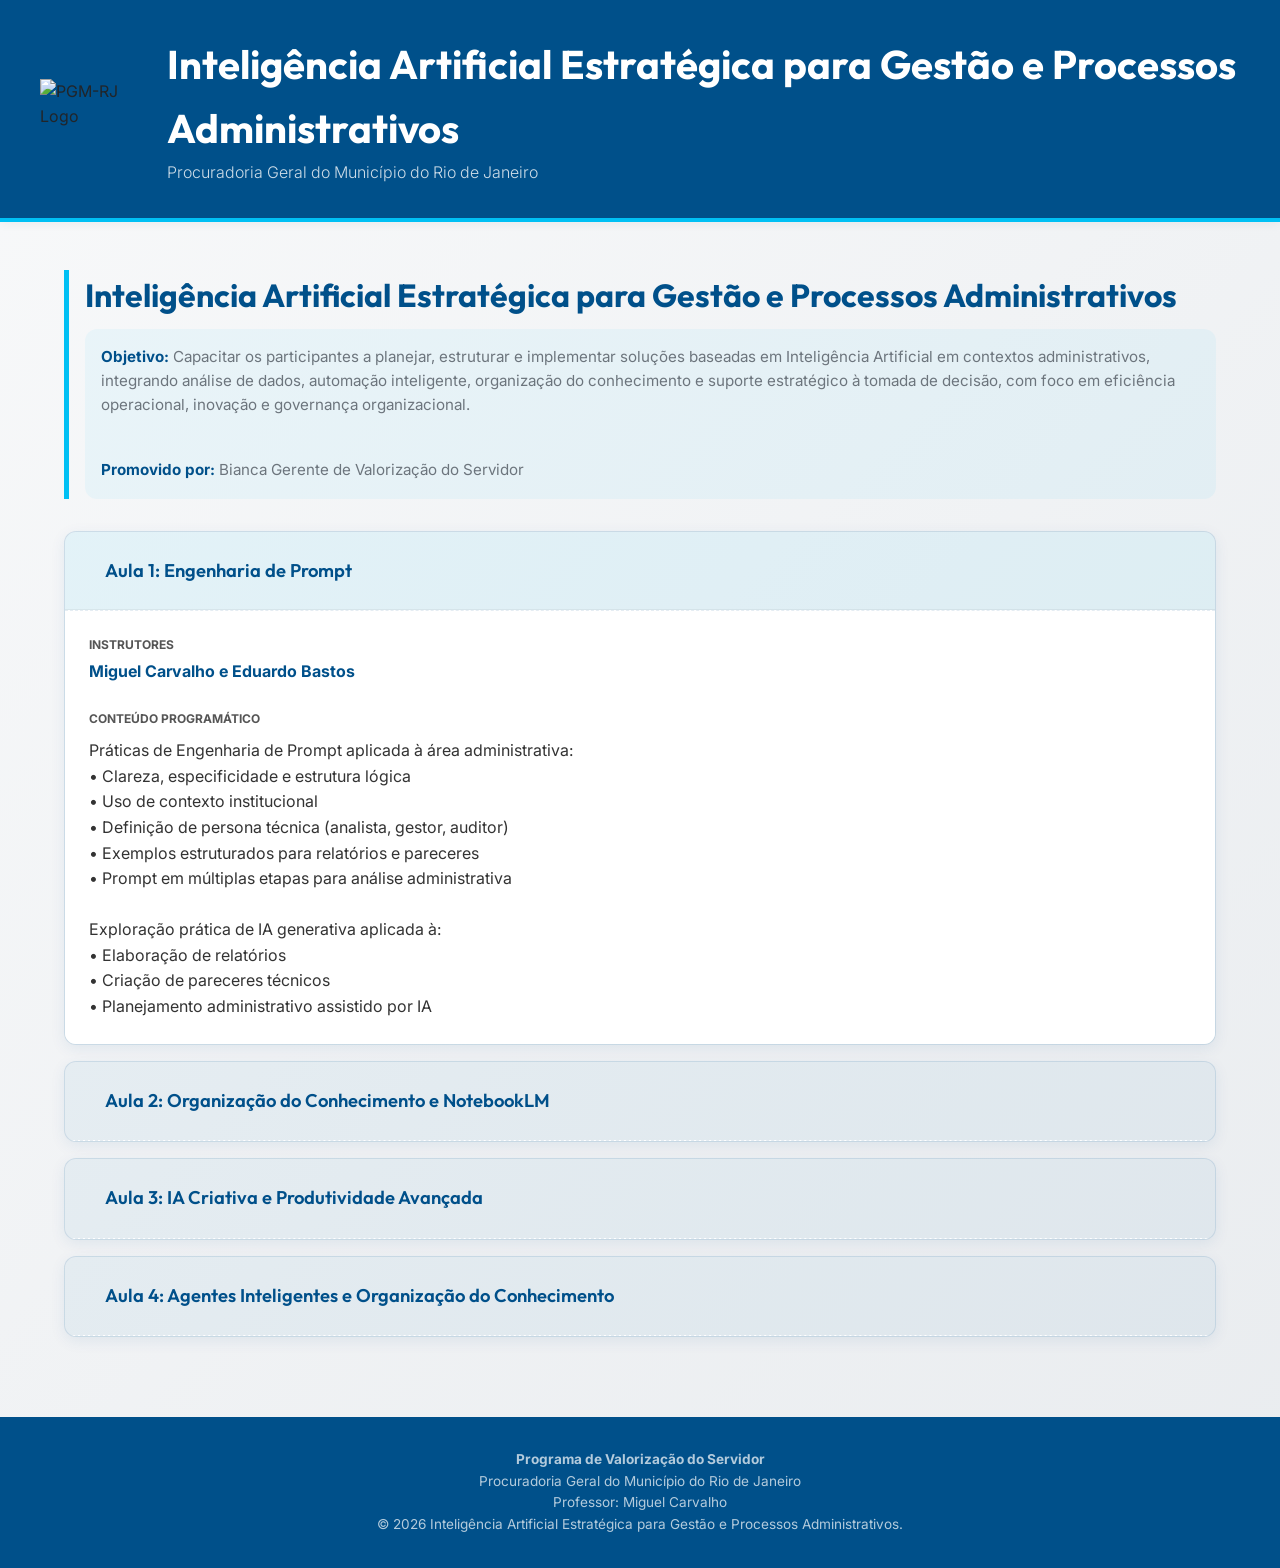
==== pgm_administrativo/index.html @ 26daf852 "Consolidação e modernização do portal PGM IA" ====
<!DOCTYPE html>
<html lang="pt-br">

<head>
    <meta charset="UTF-8">
    <meta name="viewport" content="width=device-width, initial-scale=1.0">
    <title>Inteligência Artificial Estratégica para Gestão e Processos Administrativos | PGM-RJ</title>
    <link rel="stylesheet" href="assets/css/style.css">
    <link rel="preconnect" href="https://fonts.googleapis.com">
    <link rel="preconnect" href="https://fonts.gstatic.com" crossorigin>
    <link
        href="https://fonts.googleapis.com/css2?family=Inter:wght@300;400;500;600;700&family=Outfit:wght@400;600;700&display=swap"
        rel="stylesheet">
    <script src="https://unpkg.com/lucide@latest"></script>
</head>

<body>
    <header class="main-header">
        <div class="header-content">
            <img src="https://procuradoria.prefeitura.rio/wp-content/uploads/sites/14/2025/01/RIOPREFEITURA-Procuradoria-horizontal-monocromatica-branco.png"
                alt="PGM-RJ Logo" class="logo">
            <div class="header-text">
                <h1>Inteligência Artificial Estratégica para Gestão e Processos Administrativos</h1>
                <p>Procuradoria Geral do Município do Rio de Janeiro</p>
            </div>
        </div>
    </header>

    <main class="container">
        <section id="shelf-motor" class="shelf-container">
            <!-- Os cards e disciplinas serão carregados aqui dinamicamente -->
            <div class="loading">Carregando conteúdos acadêmicos...</div>
        </section>
    </main>

    <footer class="main-footer">
        <div class="footer-content">
            <p><strong>Programa de Valorização do Servidor</strong></p>
            <p>Procuradoria Geral do Município do Rio de Janeiro</p>
            <p>Professor: Miguel Carvalho</p>
            <p class="copyright">&copy; 2026 Inteligência Artificial Estratégica para Gestão e Processos
                Administrativos.</p>
        </div>
    </footer>

    <script type="module" src="assets/js/main.js"></script>
</body>

</html>
---- pgm_administrativo/assets/css/style.css ----
:root {
    --primary-color: #00C0F4;
    /* PGM Light Blue */
    --secondary-color: #00508a;
    /* PGM Dark Blue */
    --bg-gradient: linear-gradient(135deg, #f8f9fa 0%, #e9ecef 100%);
    --text-dark: #212529;
    --text-muted: #6c757d;
    --white: #ffffff;
    --glass-bg: rgba(255, 255, 255, 0.8);
    --glass-border: rgba(255, 255, 255, 0.3);
    --shadow-premium: 0 10px 30px rgba(0, 0, 0, 0.08);
    --transition-smooth: all 0.3s cubic-bezier(0.4, 0, 0.2, 1);
}

* {
    margin: 0;
    padding: 0;
    box-sizing: border-box;
}

body {
    font-family: 'Inter', sans-serif;
    background: var(--bg-gradient);
    color: var(--text-dark);
    line-height: 1.6;
    min-height: 100vh;
    display: flex;
    flex-direction: column;
}

h1,
h2,
h3 {
    font-family: 'Outfit', sans-serif;
}

/* Header */
.main-header {
    background: var(--secondary-color);
    padding: 2rem 1rem;
    box-shadow: 0 2px 10px rgba(0, 0, 0, 0.05);
    border-bottom: 4px solid var(--primary-color);
}

.header-content {
    max-width: 1200px;
    margin: 0 auto;
    display: flex;
    align-items: center;
    gap: 2rem;
}

.logo {
    height: 60px;
}

.header-text h1 {
    font-size: 2.5rem;
    color: var(--white);
    font-weight: 700;
}

.header-text p {
    color: rgba(255, 255, 255, 0.8);
    font-weight: 300;
}

/* Shelf Layout */
.shelf-container {
    flex: 1;
    max-width: 1200px;
    margin: 3rem auto;
    padding: 0 1.5rem;
    width: 100%;
}

.discipline-section {
    margin-bottom: 5rem;
    opacity: 0;
    transform: translateY(20px);
    animation: fadeInUp 0.6s forwards;
}

@keyframes fadeInUp {
    to {
        opacity: 1;
        transform: translateY(0);
    }
}

/* Discipline Divider */
.discipline-section:not(:last-child)::after {
    content: '';
    display: block;
    height: 1px;
    background: linear-gradient(90deg, transparent, rgba(0, 80, 138, 0.2), transparent);
    margin: 5rem 0;
}

.discipline-header {
    display: flex;
    flex-direction: column;
    margin-bottom: 2rem;
    padding-left: 1rem;
    border-left: 5px solid var(--primary-color);
}

.discipline-header h2 {
    font-size: 2rem;
    color: var(--secondary-color);
    margin-bottom: 0.5rem;
}

.discipline-info {
    display: flex;
    gap: 2rem;
    flex-wrap: wrap;
    color: var(--text-muted);
    font-size: 0.95rem;
    background: rgba(0, 192, 244, 0.05);
    padding: 1rem;
    border-radius: 12px;
}

.prof-info {
    display: flex;
    flex-direction: column;
    gap: 0.2rem;
}

.info-item b {
    color: var(--secondary-color);
}

.info-item a {
    color: var(--text-muted);
    text-decoration: none;
    font-size: 0.85rem;
}

.info-item a:hover {
    color: var(--primary-color);
}

/* Cards Grid */
.cards-grid {
    display: grid;
    grid-template-columns: repeat(auto-fill, minmax(300px, 1fr));
    gap: 1.5rem;
    margin-bottom: 3rem;
}

.card {
    background: var(--white);
    border-radius: 16px;
    padding: 1.5rem;
    box-shadow: var(--shadow-premium);
    border: 1px solid var(--glass-border);
    transition: var(--transition-smooth);
    display: flex;
    flex-direction: column;
    position: relative;
    overflow: hidden;
    min-height: 200px;
}

.card.evaluation-card {
    padding: 1rem;
    min-height: auto;
    box-shadow: 0 4px 15px rgba(0, 0, 0, 0.04);
}

.card:hover {
    transform: translateY(-8px);
    box-shadow: 0 20px 40px rgba(0, 0, 0, 0.12);
}

.card::before {
    content: '';
    position: absolute;
    top: 0;
    left: 0;
    width: 6px;
    height: 100%;
    background: var(--secondary-color);
}

.card.evaluation-card::before {
    background: var(--primary-color);
}

.card-header {
    display: flex;
    justify-content: space-between;
    align-items: flex-start;
    margin-bottom: 1rem;
}

.card-tag {
    font-size: 0.7rem;
    font-weight: 700;
    text-transform: uppercase;
    color: var(--text-muted);
    letter-spacing: 1px;
}

.card-icon {
    width: 32px;
    height: 32px;
    display: flex;
    align-items: center;
    justify-content: center;
    background: rgba(0, 80, 138, 0.1);
    border-radius: 8px;
    color: var(--secondary-color);
    transition: var(--transition-smooth);
}

.card.evaluation-card .card-icon {
    background: rgba(0, 192, 244, 0.1);
    color: var(--primary-color);
}

.card-icon:hover {
    transform: scale(1.1);
}

.card-actions {
    display: flex;
    gap: 0.5rem;
}

.action-btn {
    width: 28px;
    height: 28px;
    display: flex;
    align-items: center;
    justify-content: center;
    background: rgba(0, 80, 138, 0.05);
    border: 1px solid rgba(0, 80, 138, 0.1);
    border-radius: 6px;
    color: var(--secondary-color);
    cursor: pointer;
    transition: var(--transition-smooth);
}

.action-btn:hover {
    background: var(--secondary-color);
    color: white;
}

.action-btn.calendar:hover {
    background: #34a853;
    /* Google Calendar Green */
    border-color: #34a853;
}

.card.evaluation-card .card-title {
    font-size: 0.95rem;
    padding-bottom: 0.5rem;
}

.card-title.collapsible {
    cursor: pointer;
}

.title-text.collapsed {
    display: -webkit-box;
    -webkit-line-clamp: 4;
    line-clamp: 4;
    -webkit-box-orient: vertical;
    overflow: hidden;
}

.read-more-btn {
    background: none;
    border: none;
    color: var(--primary-color);
    font-size: 0.8rem;
    font-weight: 600;
    padding: 0.5rem 0;
    cursor: pointer;
    display: flex;
    align-items: center;
    gap: 0.3rem;
}

.read-more-btn:hover {
    text-decoration: underline;
}

.card-details.truncated {
    display: -webkit-box;
    -webkit-line-clamp: 4;
    line-clamp: 4;
    -webkit-box-orient: vertical;
    overflow: hidden;
    max-height: none;
}

.card.evaluation-card .card-details {
    font-size: 0.8rem;
    padding-top: 0.5rem;
}

.detail-row {
    display: flex;
    justify-content: space-between;
    margin-top: 0.3rem;
}

.detail-row span {
    color: var(--text-muted);
}

.detail-row b {
    color: var(--text-dark);
}

.detail-row.obs-row {
    font-size: 10px;
}

/* Evaluation Footer Section */
.evaluation-footer {
    background: rgba(0, 80, 138, 0.02);
    border-radius: 20px;
    padding: 1.5rem;
    border: 1px dashed rgba(0, 80, 138, 0.15);
}

.evaluation-footer .cards-grid {
    grid-template-columns: repeat(auto-fill, minmax(220px, 1fr));
    gap: 1rem;
    margin-bottom: 0;
}

.evaluation-footer-header {
    display: flex;
    align-items: center;
    gap: 1rem;
    margin-bottom: 1.5rem;
}

.evaluation-footer-header h3 {
    color: var(--secondary-color);
    font-size: 1.5rem;
    text-transform: uppercase;
    letter-spacing: 1px;
}

.evaluation-footer-header .divider {
    flex: 1;
    height: 1px;
    background: rgba(0, 80, 138, 0.1);
}

/* Loader */
.loader-container {
    text-align: center;
    padding: 5rem;
}

.loader {
    width: 50px;
    height: 50px;
    border: 5px solid #ddd;
    border-top: 5px solid var(--primary-color);
    border-radius: 50%;
    display: inline-block;
    animation: spin 1s linear infinite;
    margin-bottom: 1rem;
}

@keyframes spin {
    0% {
        transform: rotate(0deg);
    }

    100% {
        transform: rotate(360deg);
    }
}

/* Footer */
.main-footer {
    padding: 2rem;
    background: var(--secondary-color);
    color: rgba(255, 255, 255, 0.7);
    text-align: center;
    font-size: 0.85rem;
}

.main-footer a {
    color: var(--white);
    text-decoration: underline;
    font-weight: 500;
}

.main-footer a:hover {
    color: var(--primary-color);
}

@media (max-width: 768px) {
    .header-content {
        flex-direction: column;
        text-align: center;
    }

    .header-text h1 {
        font-size: 1.8rem;
    }

    .discipline-header h2 {
        font-size: 1.5rem;
    }
}

/* Accordion Layout */
.accordion-container {
    display: flex;
    flex-direction: column;
    gap: 1rem;
    margin-bottom: 3rem;
}

.accordion-item {
    background: rgba(0, 192, 244, 0.02);
    border-radius: 12px;
    box-shadow: 0 4px 15px rgba(0, 80, 138, 0.08);
    /* distinct delimited shadow */
    border: 1px solid rgba(0, 80, 138, 0.15);
    /* delimitation border */
    overflow: hidden;
    transition: var(--transition-smooth);
}

.accordion-header {
    display: flex;
    justify-content: space-between;
    align-items: center;
    padding: 1.5rem;
    cursor: pointer;
    background: rgba(0, 80, 138, 0.03);
    /* Soft background for header */
    border-bottom: 1px solid transparent;
    transition: var(--transition-smooth);
}

.accordion-header:hover {
    background: rgba(0, 192, 244, 0.03);
}

.accordion-item.expanded .accordion-header {
    border-bottom: 1px solid rgba(0, 0, 0, 0.05);
    background: rgba(0, 192, 244, 0.05);
}

.accordion-title-area {
    display: flex;
    align-items: center;
    gap: 1rem;
}

.accordion-icon {
    color: var(--secondary-color);
}

.accordion-title {
    font-size: 1.15rem;
    color: var(--secondary-color);
    margin: 0;
    font-weight: 600;
}

.chevron-icon {
    color: var(--text-muted);
    transition: transform 0.3s ease;
}

.accordion-item.expanded .chevron-icon {
    transform: rotate(180deg);
}

.accordion-body {
    max-height: 0;
    overflow: hidden;
    transition: max-height 0.4s cubic-bezier(0.4, 0, 0.2, 1);
    background: var(--white);
    border-top: 1px dashed rgba(0, 80, 138, 0.1);
}

.accordion-item.expanded .accordion-body {
    max-height: 2000px;
}

.accordion-content-inner {
    padding: 1.5rem;
}
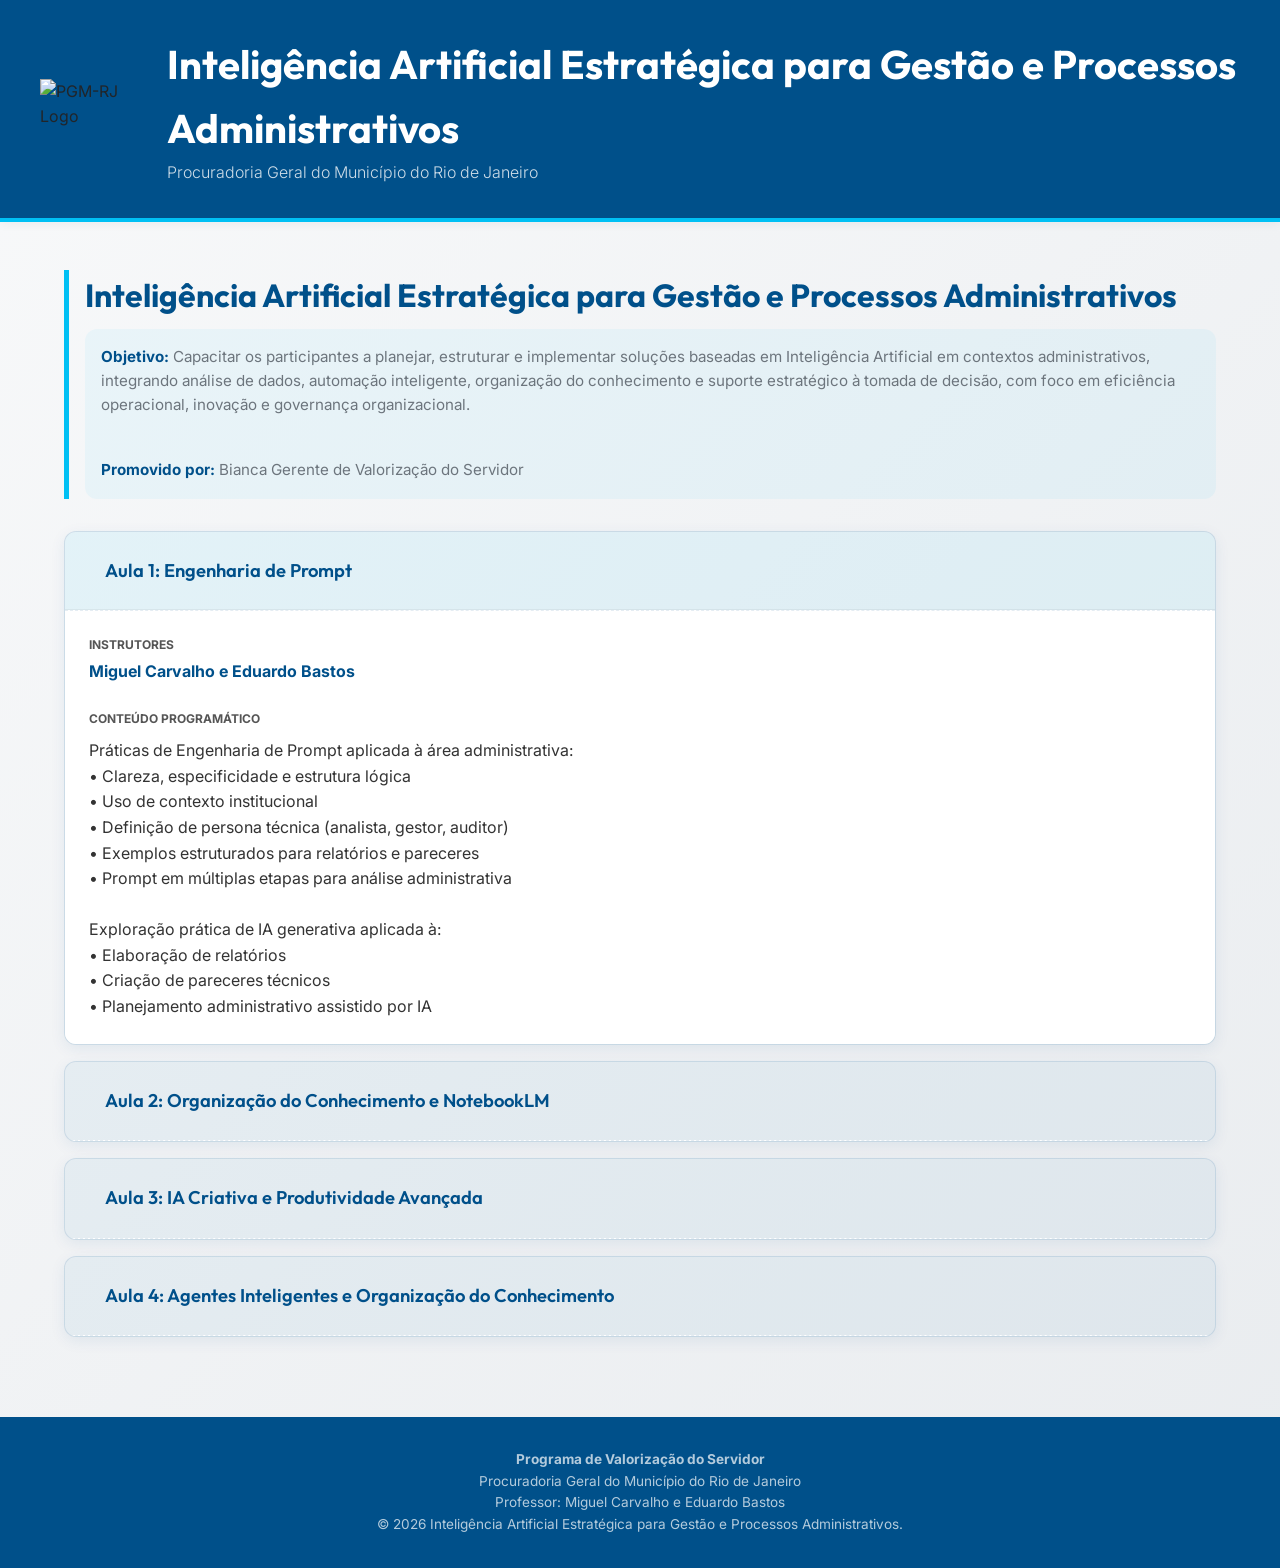
==== commit 0c60ea5d: "refactor: simplify configuration loading, remove Google Sheets dependency, and clean up utility meth" ====
--- a/pgm_administrativo/index.html
+++ b/pgm_administrativo/index.html
@@ -37,7 +37,7 @@
         <div class="footer-content">
             <p><strong>Programa de Valorização do Servidor</strong></p>
             <p>Procuradoria Geral do Município do Rio de Janeiro</p>
-            <p>Professor: Miguel Carvalho</p>
+            <p>Professor: Miguel Carvalho e Eduardo Bastos</p>
             <p class="copyright">&copy; 2026 Inteligência Artificial Estratégica para Gestão e Processos
                 Administrativos.</p>
         </div>
